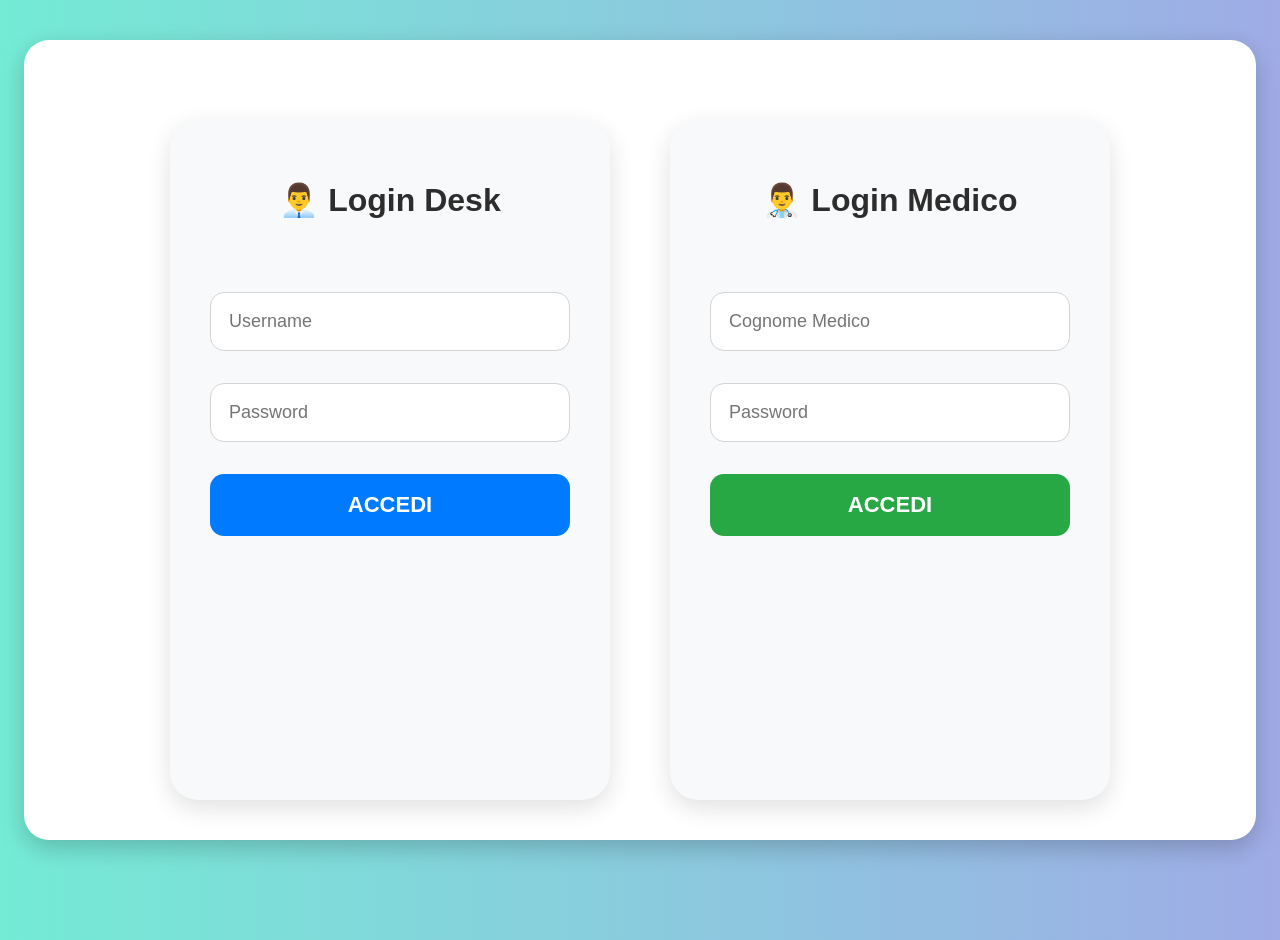
==== index.html @ e3e8bbd0 "Import Project work" ====
<!DOCTYPE html>
<html lang="it">

<head>
    <meta charset="UTF-8">
    <meta name="viewport" content="width=device-width, initial-scale=1.0">
    <title>My Health Poliambulatorio</title>

    <link rel="stylesheet" href="style.css">
</head>

<body>

    <div class="container">

        <!-- ===================================== -->
        <!-- LOGIN -->
        <!-- ===================================== -->

        <div id="login-section">

            <div class="login-wrapper">

                <!-- PERSONALE SANITARIO -->

                <div class="login-card">

                    <h2>
                        👨‍💼 Login Desk
                    </h2>

                    <input
                        type="text"
                        id="username_staff"
                        placeholder="Username">

                    <input
                        type="password"
                        id="password_staff"
                        placeholder="Password">

                    <button
                        class="btn-blue"
                        onclick="loginStaff()">

                        ACCEDI

                    </button>

                </div>

                <!-- MEDICO SPECIALISTA -->

                <div class="login-card">

                    <h2>
                        👨‍⚕️ Login Medico
                    </h2>

                    <input
                        type="text"
                        id="username_doctor"
                        placeholder="Cognome Medico">

                    <input
                        type="password"
                        id="password_doctor"
                        placeholder="Password">

                    <button
                        class="btn-green"
                        onclick="loginDoctor()">

                        ACCEDI

                    </button>

                </div>

            </div>

        </div>

        <!-- ===================================== -->
        <!-- DASHBOARD STAFF -->
        <!-- ===================================== -->

        <div id="staff-dashboard" style="display:none;">

            <!-- HEADER -->

            <div class="dashboard-header">

                <div class="logo-title">

                    <img
                        src="logo.png"
                        alt="MyHealth Logo"
                        class="logo">

                    <h1>Dashboard Desk</h1>

                </div>

                <button
                    onclick="logout()"
                    class="btn-red logout-btn">

                    Logout

                </button>

            </div>

            <!-- CONTENUTO DASHBOARD -->

            <div class="dashboard">

                <!-- REGISTRAZIONE PAZIENTE -->

                <div class="card">

                    <h3>👤 Registrazione Paziente</h3>

                    <p>
                        Clicca su NUOVO PAZIENTE per
                        registrare un nuovo paziente.
                    </p>

                    <button
                        class="btn-blue"
                        onclick="openPatientPage()">

                        NUOVO PAZIENTE

                    </button>

                    <hr style="
                        margin-top:25px;
                        margin-bottom:25px;
                    ">

                    <!-- ANAGRAFICA -->

                    <h3>🧾 Anagrafica Pazienti</h3>

                    <p>
                        Visualizza tutti i pazienti registrati
                        con ricerca avanzata.
                    </p>

                    <button
                        class="btn-purple"
                        onclick="openPatientsPage()">

                        VISUALIZZA

                    </button>

                </div>

                <!-- PRENOTAZIONE -->

                <div class="card">

                    <h3>📅 Prenota Visita</h3>

                    <!-- PAZIENTE -->

                    <select id="patient_select">

                        <option value="">
                            Paziente
                        </option>

                    </select>

                    <!-- TIPO VISITA -->

                    <select id="description">

                        <option value="">
                            Seleziona Visita Specialistica
                        </option>

                        <option value="Visita Cardiologica">Visita Cardiologica</option>
                        <option value="Visita Dermatologica">Visita Dermatologica</option>
                        <option value="Visita Diabetologica">Visita Diabetologica</option>
                        <option value="Visita Allergologica">Visita Allergologica</option>
                        <option value="Visita Ortopedica">Visita Ortopedica</option>
                        <option value="Visita Geriatrica">Visita Geriatrica</option>
                        <option value="Visita Reumatologica">Visita Reumatologica</option>
                        <option value="Visita Gastroenterologica">Visita Gastroenterologica</option>
                        <option value="Visita Nefrologica">Visita Nefrologica</option>
                        <option value="Visita Neurologica">Visita Neurologica</option>
                        <option value="Visita Chirurgica">Visita Chirurgica</option>
                        <option value="Visita Oculistica">Visita Oculistica</option>
                        <option value="Visita Pneumologica">Visita Pneumologica</option>
                        <option value="Visita Psichiatrica">Visita Psichiatrica</option>
                        <option value="Visita Oncologica">Visita Oncologica</option>
                        <option value="Visita Ginecologica">Visita Ginecologica</option>
                        <option value="Visita Senologica">Visita Senologica</option>
                        <option value="Visita Urologica">Visita Urologica</option>
                        <option value="Visita Endocrinologica">Visita Endocrinologica</option>
                        <option value="Visita Dietologica">Visita Dietologica</option>

                    </select>

                    <!-- MEDICO -->

                    <select id="doctor_select">

                        <option value="">
                            Medico
                        </option>

                    </select>

                    <!-- DATA -->

                    <input type="date" id="date">

                    <!-- ORARIO -->

                    <select id="hour">

                        <option value="">
                            Orario
                        </option>

                        <option value="08:00">08:00</option>
                        <option value="09:00">09:00</option>
                        <option value="10:00">10:00</option>
                        <option value="11:00">11:00</option>
                        <option value="12:00">12:00</option>
                        <option value="13:00">13:00</option>
                        <option value="14:00">14:00</option>
                        <option value="15:00">15:00</option>
                        <option value="16:00">16:00</option>
                        <option value="17:00">17:00</option>
                        <option value="18:00">18:00</option>
                        <option value="19:00">19:00</option>

                    </select>

                    <button
                        class="btn-orange"
                        onclick="createAppointment()">

                        PRENOTA

                    </button>

                </div>

                <!-- LISTA PRENOTAZIONI -->

                <div class="card">

                    <h3>📋 Lista Visite Prenotate</h3>

                    <select id="filter_description">

                        <option value="">
                            Filtra per Tipologia
                        </option>

                        <option value="Visita Cardiologica">Visita Cardiologica</option>
                        <option value="Visita Dermatologica">Visita Dermatologica</option>
                        <option value="Visita Diabetologica">Visita Diabetologica</option>
                        <option value="Visita Allergologica">Visita Allergologica</option>
                        <option value="Visita Ortopedica">Visita Ortopedica</option>
                        <option value="Visita Geriatrica">Visita Geriatrica</option>
                        <option value="Visita Reumatologica">Visita Reumatologica</option>
                        <option value="Visita Gastroenterologica">Visita Gastroenterologica</option>
                        <option value="Visita Nefrologica">Visita Nefrologica</option>
                        <option value="Visita Neurologica">Visita Neurologica</option>
                        <option value="Visita Chirurgica">Visita Chirurgica</option>
                        <option value="Visita Oculistica">Visita Oculistica</option>
                        <option value="Visita Pneumologica">Visita Pneumologica</option>
                        <option value="Visita Psichiatrica">Visita Psichiatrica</option>
                        <option value="Visita Oncologica">Visita Oncologica</option>
                        <option value="Visita Ginecologica">Visita Ginecologica</option>
                        <option value="Visita Senologica">Visita Senologica</option>
                        <option value="Visita Urologica">Visita Urologica</option>
                        <option value="Visita Endocrinologica">Visita Endocrinologica</option>
                        <option value="Visita Dietologica">Visita Dietologica</option>

                    </select>

                    <input
                        type="date"
                        id="filter_date">

                    <select id="filter_hour">

                        <option value="">
                            Filtra per Orario
                        </option>

                        <option value="08:00">08:00</option>
                        <option value="09:00">09:00</option>
                        <option value="10:00">10:00</option>
                        <option value="11:00">11:00</option>
                        <option value="12:00">12:00</option>
                        <option value="13:00">13:00</option>
                        <option value="14:00">14:00</option>
                        <option value="15:00">15:00</option>
                        <option value="16:00">16:00</option>
                        <option value="17:00">17:00</option>
                        <option value="18:00">18:00</option>
                        <option value="19:00">19:00</option>

                    </select>

                    <button
                        class="btn-purple"
                        onclick="openFilteredAppointmentsPage()">

                        VISUALIZZA

                    </button>

                </div>


                <!-- GESTIONE PRENOTAZIONI -->

                <div class="card">

                    <h3>🗑 Gestione Prenotazioni</h3>

                    <input
                        type="number"
                        id="searchAppointmentId"
                        placeholder="Ricerca per ID Prenotazione">

                    <input
                        type="text"
                        id="searchFiscalCode"
                        placeholder="Ricerca per Codice Fiscale">

                    <button
                        class="btn-red"
                        onclick="searchAppointment()">

                        CERCA PRENOTAZIONE

                    </button>

                    <div
                        id="appointmentSearchResult"
                        style="margin-top:20px;">

                    </div>

                </div>

            </div>

        </div>

        <!-- ===================================== -->
        <!-- DASHBOARD MEDICO -->
        <!-- ===================================== -->

        <div id="doctor-dashboard" style="display:none;">

            <div class="dashboard-header">

                <div class="logo-title">

                    <img
                        src="logo.png"
                        class="logo">

                    <h1>
                        Dashboard Medico
                    </h1>

                </div>

                <button
                    onclick="logout()"
                    class="btn-red logout-btn">

                    Logout

                </button>

            </div>

            <div class="dashboard">

                
			<!-- LISTA VISITE PRENOTATE -->

<div class="card">

    <h3>
        📋 Lista Visite Prenotate
    </h3>

    <!-- FILTRO TIPO VISITA -->

    <select id="doctor_filter_description">

        <option value="">
            Filtra per Tipologia
        </option>

        <option value="Visita Cardiologica">
            Visita Cardiologica
        </option>

        <option value="Visita Dermatologica">
            Visita Dermatologica
        </option>

        <option value="Visita Diabetologica">
            Visita Diabetologica
        </option>

        <option value="Visita Allergologica">
            Visita Allergologica
        </option>

        <option value="Visita Ortopedica">
            Visita Ortopedica
        </option>

        <option value="Visita Geriatrica">
            Visita Geriatrica
        </option>

        <option value="Visita Reumatologica">
            Visita Reumatologica
        </option>

        <option value="Visita Gastroenterologica">
            Visita Gastroenterologica
        </option>

        <option value="Visita Nefrologica">
            Visita Nefrologica
        </option>

        <option value="Visita Neurologica">
            Visita Neurologica
        </option>

        <option value="Visita Chirurgica">
            Visita Chirurgica
        </option>

        <option value="Visita Oculistica">
            Visita Oculistica
        </option>

        <option value="Visita Pneumologica">
            Visita Pneumologica
        </option>

        <option value="Visita Psichiatrica">
            Visita Psichiatrica
        </option>

        <option value="Visita Oncologica">
            Visita Oncologica
        </option>

        <option value="Visita Ginecologica">
            Visita Ginecologica
        </option>

        <option value="Visita Senologica">
            Visita Senologica
        </option>

        <option value="Visita Urologica">
            Visita Urologica
        </option>

        <option value="Visita Endocrinologica">
            Visita Endocrinologica
        </option>

        <option value="Visita Dietologica">
            Visita Dietologica
        </option>

    </select>

    <!-- FILTRO DATA -->

    <input
        type="date"
        id="doctor_filter_date">

    <!-- FILTRO ORARIO -->

    <select id="doctor_filter_hour">

        <option value="">
            Filtra per Orario
        </option>

        <option value="08:00">08:00</option>
        <option value="09:00">09:00</option>
        <option value="10:00">10:00</option>
        <option value="11:00">11:00</option>
        <option value="12:00">12:00</option>
        <option value="13:00">13:00</option>
        <option value="14:00">14:00</option>
        <option value="15:00">15:00</option>
        <option value="16:00">16:00</option>
        <option value="17:00">17:00</option>
        <option value="18:00">18:00</option>
        <option value="19:00">19:00</option>

    </select>

    <button
        class="btn-purple"
        onclick="openDoctorFilteredAppointmentsPage()">

        VISUALIZZA

    </button>

</div>
                

                <!-- REFERTI -->

                <div class="card">

                    <h3>
                        🩺 Referti Medici
                    </h3>

                    <button
                        class="btn-orange"
                        onclick="window.location.href='MedicalReports.html'">

                        APRI

                    </button>

                </div>

                <!-- ANAGRAFICA -->

                <div class="card">

                    <h3>
                        👥 Anagrafica Pazienti
                    </h3>

                    <button
                        class="btn-blue"
                        onclick="window.location.href='PatientsRegistry.html'">

                        VISUALIZZA

                    </button>

                </div>

            </div>

        </div>

    </div>

    <script src="app.js"></script>

</body>

</html>
---- style.css ----
body {
    margin: 0;
    font-family: Arial, sans-serif;
    background: linear-gradient(to right, #74ebd5, #9face6);
    min-height: 100vh;
}

/* CONTAINER */

.container {

    width: 90%;
    max-width: 1200px;
    margin: 40px auto;
    background: white;
    padding: 40px;
    border-radius: 25px;
    box-shadow: 0px 8px 25px rgba(0,0,0,0.2);
}

#appointments-container,
#patient-container {

    margin-top: 15px;
    transition: all 0.3s ease;
}

/* TITOLI */

h1 {

    margin-bottom: 30px;
    color: #222;
}

h2,
h3 {

    color: #333;
}

/* INPUT E SELECT */

input,
select {

    width: 100%;
    padding: 14px;
    margin-top: 10px;
    margin-bottom: 15px;

    border: 1px solid #ccc;
    border-radius: 10px;

    font-size: 16px;

    box-sizing: border-box;
}

/* BOTTONI GENERALI */

button {

    width: 100%;
    padding: 16px;

    border: none;
    border-radius: 12px;

    color: white;

    font-size: 18px;
    font-weight: bold;

    cursor: pointer;

    transition: 0.3s;

    display: flex;
    align-items: center;
    justify-content: center;
}

button:hover {

    transform: scale(1.02);
    opacity: 0.95;
}

/* COLORI BOTTONI */

.btn-blue {

    background: #007bff;
}

.btn-orange {

    background: #ff9800;
}

.btn-red {

    background: #dc3545;
}

.btn-purple {

    background: #6f42c1;
}

.btn-green {

    background: #28a745;
}

/* GRID DASHBOARD */

.dashboard {

    display: grid;
    grid-template-columns: 1fr 1fr;

    gap: 25px;

    margin-top: 30px;
}

/* CARD */

.card {

    background: #f8f9fa;

    padding: 25px;

    border-radius: 16px;

    box-shadow:
        0px 4px 12px rgba(0,0,0,0.1);
}

/* LISTE */

ul {

    list-style: none;
    padding: 0;
}

li {

    background: white;

    margin-top: 10px;

    padding: 12px;

    border-radius: 10px;

    border-left: 5px solid #4CAF50;

    box-shadow:
        0px 2px 5px rgba(0,0,0,0.1);
}

/* ========================= */
/* LOGIN */
/* ========================= */

#login-section {

    width: 100%;

    display: flex;
    justify-content: center;
    align-items: center;
}

/* WRAPPER LOGIN */

.login-wrapper {

    width: 100%;

    display: flex;

    justify-content: center;
    align-items: stretch;

    gap: 60px;

    margin-top: 40px;

    flex-wrap: wrap;
}

/* CARD LOGIN */

.login-card {

    width: 360px;
    min-height: 580px;

    background: #f8f9fa;

    padding: 50px 40px;

    border-radius: 28px;

    box-shadow:
        0px 8px 24px rgba(0,0,0,0.12);

    display: flex;
    flex-direction: column;
    align-items: center;

    transition: 0.3s;
}

.login-card:hover {

    transform: translateY(-5px);

    box-shadow:
        0px 12px 28px rgba(0,0,0,0.16);
}

/* TITOLI LOGIN */

.login-card h2 {

    font-size: 32px;

    line-height: 1.3;

    text-align: center;

    margin-top: 10px;
    margin-bottom: 60px;

    color: #2d2d2d;
}

/* INPUT LOGIN */

.login-card input {

    width: 100%;

    padding: 18px;

    font-size: 18px;

    margin-bottom: 22px;

    border-radius: 14px;

    border: 1px solid #d4d4d4;

    box-sizing: border-box;
}

/* BOTTONI LOGIN */

.login-card button {

    width: 100%;

    margin-top: 10px;

    padding: 18px;

    font-size: 22px;

    border-radius: 14px;
}

/* RESPONSIVE LOGIN */

@media (max-width: 950px) {

    .login-wrapper {

        flex-direction: column;
        align-items: center;
    }

    .login-card {

        width: 90%;
        max-width: 380px;
    }
}

/* RESPONSIVE DASHBOARD */

@media (max-width: 768px) {

    .dashboard {

        grid-template-columns: 1fr;
    }
}

/* TABELLA */

.table-container {

    overflow-x: auto;
    margin-top: 20px;
}

table {

    width: 100%;

    border-collapse: collapse;

    background: white;
}

th {

    background: #007bff;

    color: white;

    padding: 14px;

    text-align: left;
}

td {

    padding: 12px;

    border-bottom: 1px solid #ddd;
}

tr:hover {

    background: #f5f5f5;
}

/* SEARCH */

.search-container {

    display: flex;

    gap: 15px;

    margin-top: 20px;
    margin-bottom: 20px;

    flex-wrap: wrap;
}

.search-container input {

    flex: 1;
}

/* DOWNLOAD BUTTONS */

.download-buttons {

    display: flex;

    gap: 20px;

    margin-top: 20px;
    margin-bottom: 20px;

    flex-wrap: wrap;
}

.download-buttons button {

    flex: 1;

    min-width: 220px;
}

/* HEADER DASHBOARD */

.dashboard-header {

    display: flex;

    justify-content: space-between;

    align-items: center;

    margin-bottom: 20px;

    flex-wrap: wrap;
}

/* LOGO + TITOLO */

.logo-title {

    display: flex;

    align-items: center;

    gap: 10px;
}

/* LOGO */

.logo {

    width: 280px;

    height: auto;

    object-fit: contain;

    display: block;
}

/* LOGOUT BUTTON */

.logout-btn {

    width: 180px;
}

/* TITOLO DASHBOARD */

.logo-title h1 {

    margin: 0;

    padding: 0;

    line-height: 1.1;
}

/* APPOINTMENT RESULT */

.appointment-result {

    background: white;

    padding: 20px;

    border-radius: 12px;

    margin-top: 20px;

    box-shadow:
        0px 2px 8px rgba(0,0,0,0.1);
}

/* DELETE BUTTON */

.delete-icon-btn {

    width: 45px !important;

    height: 45px !important;

    min-width: 45px;

    min-height: 45px;

    padding: 0 !important;

    border-radius: 50% !important;

    border: none;

    background: #dc3545 !important;

    color: white;

    cursor: pointer;

    display: flex !important;

    align-items: center;
    justify-content: center;

    margin: auto;

    transition: 0.3s;

    overflow: hidden;
}

/* HOVER DELETE */

.delete-icon-btn:hover {

    background: #b02a37 !important;

    transform: scale(1.08);
}
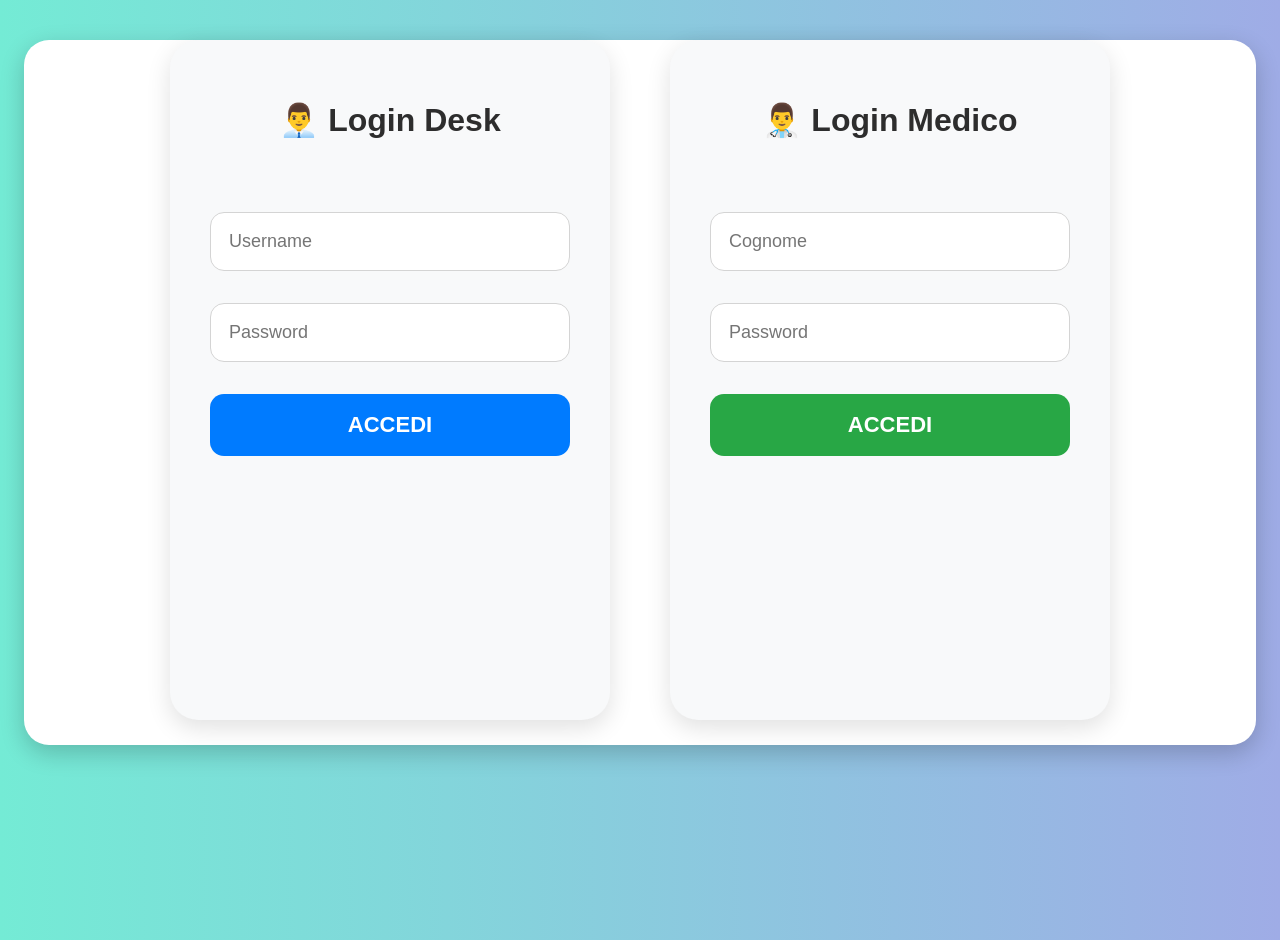
==== commit 00a58529: "Post_MOD_GRAFICA_3105" ====
--- a/index.html
+++ b/index.html
@@ -9,6 +9,10 @@
     <link rel="stylesheet" href="style.css">
 </head>
 
+<link
+rel="stylesheet"
+href="https://cdnjs.cloudflare.com/ajax/libs/font-awesome/6.5.1/css/all.min.css">
+
 <body>
 
     <div class="container">
@@ -60,7 +64,7 @@
                     <input
                         type="text"
                         id="username_doctor"
-                        placeholder="Cognome Medico">
+                        placeholder="Cognome">
 
                     <input
                         type="password"
@@ -98,9 +102,9 @@
                         alt="MyHealth Logo"
                         class="logo">
 
-                    <h1>Dashboard Desk</h1>
-
-                </div>
+
+                </div>
+
 
                 <button
                     onclick="logout()"
@@ -145,8 +149,7 @@
                     <h3>🧾 Anagrafica Pazienti</h3>
 
                     <p>
-                        Visualizza tutti i pazienti registrati
-                        con ricerca avanzata.
+                        Visualizza elenco pazienti registrati
                     </p>
 
                     <button
@@ -344,7 +347,7 @@
                         class="btn-red"
                         onclick="searchAppointment()">
 
-                        CERCA PRENOTAZIONE
+                        CERCA
 
                     </button>
 
@@ -374,10 +377,7 @@
                         src="logo.png"
                         class="logo">
 
-                    <h1>
-                        Dashboard Medico
-                    </h1>
-
+                    
                 </div>
 
                 <button
@@ -406,7 +406,7 @@
     <select id="doctor_filter_description">
 
         <option value="">
-            Filtra per Tipologia
+            Visita Specialistica
         </option>
 
         <option value="Visita Cardiologica">
@@ -502,7 +502,7 @@
     <select id="doctor_filter_hour">
 
         <option value="">
-            Filtra per Orario
+            Orario
         </option>
 
         <option value="08:00">08:00</option>
@@ -543,7 +543,7 @@
                         class="btn-orange"
                         onclick="window.location.href='MedicalReports.html'">
 
-                        APRI
+                        CREA
 
                     </button>
 
@@ -557,6 +557,10 @@
                         👥 Anagrafica Pazienti
                     </h3>
 
+		    <p>
+			Visualizza elenco pazienti registrati
+		    </p>
+
                     <button
                         class="btn-blue"
                         onclick="window.location.href='PatientsRegistry.html'">
--- a/style.css
+++ b/style.css
@@ -11,10 +11,11 @@
 
     width: 90%;
     max-width: 1200px;
-    margin: 40px auto;
+    margin: 10px auto;
     background: white;
-    padding: 40px;
+    padding: 0px 40px 25px 40px;
     border-radius: 25px;
+    position: relative;
     box-shadow: 0px 8px 25px rgba(0,0,0,0.2);
 }
 
@@ -30,14 +31,34 @@
 h1 {
 
     margin-bottom: 30px;
+
     color: #222;
-}
-
-h2,
+
+    text-align: center;
+
+    width: 100%;
+}
+
+h2 {
+
+    color: #333;
+
+    text-align: center;
+
+    width: 100%;
+}
+
 h3 {
 
     color: #333;
-}
+
+    text-align: center;
+
+    width: 100%;
+
+    margin-bottom: 20px;
+}
+
 
 /* INPUT E SELECT */
 
@@ -118,13 +139,15 @@
 
 .dashboard {
 
-    display: grid;
-    grid-template-columns: 1fr 1fr;
-
-    gap: 25px;
-
-    margin-top: 30px;
-}
+    display:grid;
+    grid-template-columns:1fr 1fr;
+
+    gap:25px;
+
+    margin-top:-15px;
+}
+
+
 
 /* CARD */
 
@@ -139,6 +162,19 @@
     box-shadow:
         0px 4px 12px rgba(0,0,0,0.1);
 }
+
+.card h3 {
+
+    text-align: center;
+
+    margin-bottom: 20px;
+
+    font-size: 22px;
+
+    font-weight: bold;
+}
+
+
 
 /* LISTE */
 
@@ -297,18 +333,27 @@
 
 @media (max-width: 768px) {
 
-    .dashboard {
-
-        grid-template-columns: 1fr;
-    }
+	.dashboard {
+
+    			display: grid;
+    			grid-template-columns: 1fr 1fr;
+
+    			gap: 25px;
+
+    			margin-top: 0px;
+}
+   
 }
 
 /* TABELLA */
 
 .table-container {
 
-    overflow-x: auto;
-    margin-top: 20px;
+    margin-top: 60px;
+
+    background: white;
+
+    border-radius: 12px;
 }
 
 table {
@@ -316,26 +361,32 @@
     width: 100%;
 
     border-collapse: collapse;
-
-    background: white;
+}
+
+th,
+td {
+
+    padding: 15px;
+
+    text-align: center;
+
+    vertical-align: middle;
 }
 
 th {
 
-    background: #007bff;
+    background: #1976f3;
 
     color: white;
 
-    padding: 14px;
-
-    text-align: left;
+    border-right: 1px solid rgba(255,255,255,0.3);
 }
 
 td {
 
-    padding: 12px;
-
-    border-bottom: 1px solid #ddd;
+    border-right: 1px solid #dcdcdc;
+
+    border-bottom: 1px solid #dcdcdc;
 }
 
 tr:hover {
@@ -387,50 +438,49 @@
 
 .dashboard-header {
 
-    display: flex;
-
-    justify-content: space-between;
-
-    align-items: center;
-
-    margin-bottom: 20px;
-
-    flex-wrap: wrap;
+    display:flex;
+
+    justify-content:space-between;
+
+    align-items:flex-start;
+
+    margin-bottom:-20px;
+
+    padding-top:0;
 }
 
 /* LOGO + TITOLO */
 
 .logo-title {
 
-    display: flex;
-
-    align-items: center;
-
-    gap: 10px;
-}
-
+    margin-bottom:-40px;
+}
 /* LOGO */
 
 .logo {
 
-    width: 280px;
-
-    height: auto;
-
-    object-fit: contain;
-
-    display: block;
+    width:420px;
+
+    height:auto;
+
+    display:block;
+
+    margin:0;
 }
 
 /* LOGOUT BUTTON */
 
 .logout-btn {
 
+    position: absolute;
+
+    top: 15px;
+
+    right: 25px;
+
     width: 180px;
 }
 
-/* TITOLO DASHBOARD */
-
 .logo-title h1 {
 
     margin: 0;
@@ -438,7 +488,10 @@
     padding: 0;
 
     line-height: 1.1;
-}
+
+    text-align: center;
+}
+
 
 /* APPOINTMENT RESULT */
 
@@ -499,4 +552,246 @@
     background: #b02a37 !important;
 
     transform: scale(1.08);
+}
+
+/* ACTION BUTTONS */
+
+.appointment-actions {
+
+    display: flex;
+
+    justify-content: center;
+
+    gap: 20px;
+
+    margin-top: 20px;
+}
+
+/* EDIT BUTTON */
+
+.edit-icon-btn {
+
+    width: 55px !important;
+
+    height: 55px !important;
+
+    min-width: 55px;
+
+    min-height: 55px;
+
+    border-radius: 50% !important;
+
+    border: none;
+
+    background: #ff9800 !important;
+
+    color: white;
+
+    display: flex !important;
+
+    align-items: center;
+
+    justify-content: center;
+
+    cursor: pointer;
+
+    transition: 0.3s;
+
+    padding: 0 !important;
+}
+
+.edit-icon-btn i {
+
+    font-size: 18px;
+}
+
+.edit-icon-btn:hover {
+
+    transform: scale(1.08);
+
+    background: #e68900 !important;
+}
+
+/* ACTION BUTTONS */
+
+.appointment-actions {
+
+    display: flex;
+
+    justify-content: center;
+
+    align-items: center;
+
+    gap: 15px;
+
+    margin-top: 25px;
+}
+
+/* EDIT BUTTON */
+
+.edit-icon-btn {
+
+    width: 55px !important;
+
+    height: 55px !important;
+
+    min-width: 55px;
+
+    min-height: 55px;
+
+    border-radius: 50% !important;
+
+    border: none;
+
+    background: #ff9800 !important;
+
+    color: white;
+
+    display: flex;
+
+    align-items: center;
+
+    justify-content: center;
+
+    cursor: pointer;
+
+    transition: 0.3s;
+}
+
+.edit-icon-btn:hover {
+
+    transform: scale(1.08);
+
+    background: #e68900 !important;
+}
+
+.edit-icon-btn i {
+
+    font-size: 18px;
+}
+
+/* CONTENITORE BOTTONI */
+
+.appointment-actions {
+
+    display: flex;
+
+    justify-content: center;
+
+    gap: 60px;
+
+    margin-top: 25px;
+}
+
+
+/* BLOCCO ICONA + TESTO */
+
+.action-item {
+
+    display: flex;
+
+    flex-direction: column;
+
+    align-items: center;
+
+    gap: 10px;
+}
+
+
+/* TESTO SOTTO ICONA */
+
+.action-label {
+
+    font-size: 13px;
+
+    font-weight: bold;
+
+    color: #333;
+
+    text-align: center;
+}
+
+.appointment-actions {
+
+    display: flex;
+
+    justify-content: center;
+
+    gap: 60px;
+
+    margin-top: 25px;
+}
+
+.action-item {
+
+    display: flex;
+
+    flex-direction: column;
+
+    align-items: center;
+
+    gap: 10px;
+}
+
+.action-label {
+
+    font-size: 13px;
+
+    font-weight: bold;
+
+    color: #444;
+
+    text-align: center;
+}
+
+.edit-icon-btn {
+
+    width: 60px;
+
+    height: 60px;
+
+    border-radius: 50%;
+
+    border: none;
+
+    background: #ff9800;
+
+    color: white;
+
+    cursor: pointer;
+
+    display: flex;
+
+    align-items: center;
+
+    justify-content: center;
+}
+
+.edit-icon-btn i {
+
+    font-size: 20px;
+}
+
+.edit-icon-btn {
+
+    width: 52px;
+
+    height: 52px;
+
+    border: none;
+
+    border-radius: 50%;
+
+    background: orange;
+
+    color: white;
+
+    cursor: pointer;
+
+    font-size: 18px;
+}
+
+.edit-icon-btn:hover {
+
+    transform: scale(1.05);
 }
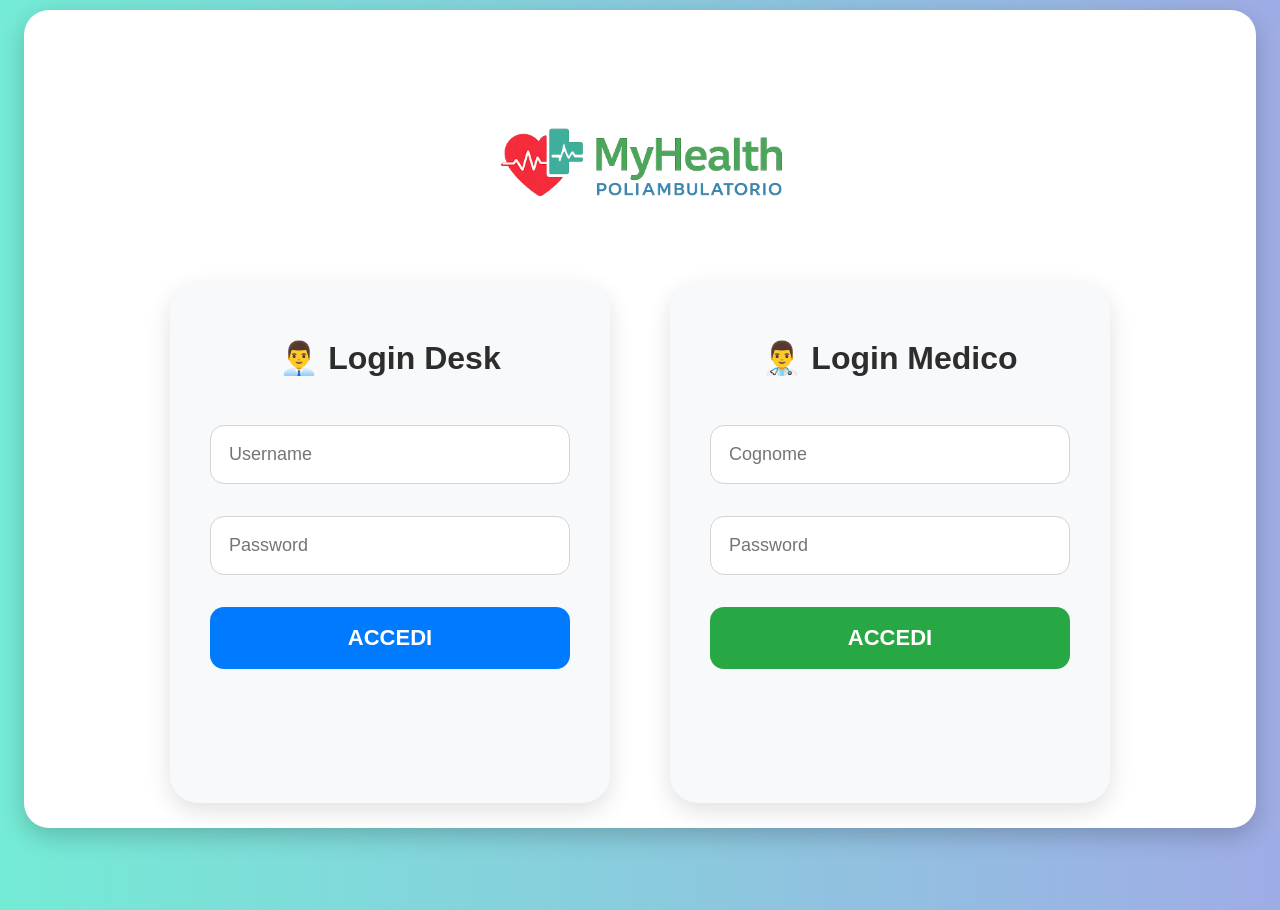
==== commit e5ddb28a: "Final realease" ====
--- a/index.html
+++ b/index.html
@@ -1,27 +1,44 @@
 <!DOCTYPE html>
 <html lang="it">
+
+
 
 <head>
     <meta charset="UTF-8">
     <meta name="viewport" content="width=device-width, initial-scale=1.0">
-    <title>My Health Poliambulatorio</title>
+    <title>MyHealth Poliambulatorio</title>
 
     <link rel="stylesheet" href="style.css">
 </head>
 
-<link
-rel="stylesheet"
-href="https://cdnjs.cloudflare.com/ajax/libs/font-awesome/6.5.1/css/all.min.css">
+
+
+
+<link rel="stylesheet" href="https://cdnjs.cloudflare.com/ajax/libs/font-awesome/6.5.1/css/all.min.css">
+
+
 
 <body>
 
     <div class="container">
+
+	
+
+
 
         <!-- ===================================== -->
         <!-- LOGIN -->
         <!-- ===================================== -->
 
         <div id="login-section">
+
+		<div class="login-logo-container">
+    		<img
+        		src="logo.png"
+                        alt="MyHealth Logo"
+                        class="login-logo-myhealth">
+    		
+		</div>
 
             <div class="login-wrapper">
 
@@ -85,6 +102,9 @@
 
         </div>
 
+
+
+
         <!-- ===================================== -->
         <!-- DASHBOARD STAFF -->
         <!-- ===================================== -->
@@ -112,7 +132,11 @@
 
                     Logout
 
-                </button>
+                </button>	
+
+		<div id="logged-user" class="logged-user">
+    		     Logged: Staff
+		</div>
 
             </div>
 
@@ -173,14 +197,14 @@
                     <select id="patient_select">
 
                         <option value="">
-                            Paziente
+                            Seleziona Paziente
                         </option>
 
                     </select>
 
                     <!-- TIPO VISITA -->
 
-                    <select id="description">
+                    <select id="description" onchange="loadDoctorsByVisit()">
 
                         <option value="">
                             Seleziona Visita Specialistica
@@ -208,41 +232,24 @@
                         <option value="Visita Dietologica">Visita Dietologica</option>
 
                     </select>
-
-                    <!-- MEDICO -->
-
-                    <select id="doctor_select">
+  
+
+                    <!-- DATA -->
+
+                    <select id="date"
+		    onchange="loadAvailableHours()">
+    			<option value="">
+        			Seleziona Data
+    			</option>
+		    </select>
+
+                    <!-- ORARIO -->
+
+                    <select id="hour">
 
                         <option value="">
-                            Medico
+                            Seleziona Orario
                         </option>
-
-                    </select>
-
-                    <!-- DATA -->
-
-                    <input type="date" id="date">
-
-                    <!-- ORARIO -->
-
-                    <select id="hour">
-
-                        <option value="">
-                            Orario
-                        </option>
-
-                        <option value="08:00">08:00</option>
-                        <option value="09:00">09:00</option>
-                        <option value="10:00">10:00</option>
-                        <option value="11:00">11:00</option>
-                        <option value="12:00">12:00</option>
-                        <option value="13:00">13:00</option>
-                        <option value="14:00">14:00</option>
-                        <option value="15:00">15:00</option>
-                        <option value="16:00">16:00</option>
-                        <option value="17:00">17:00</option>
-                        <option value="18:00">18:00</option>
-                        <option value="19:00">19:00</option>
 
                     </select>
 
@@ -260,12 +267,12 @@
 
                 <div class="card">
 
-                    <h3>📋 Lista Visite Prenotate</h3>
+                    <h3>📋 Lista Visite </h3>
 
                     <select id="filter_description">
 
                         <option value="">
-                            Filtra per Tipologia
+                            Filtra per Visita Specialistica
                         </option>
 
                         <option value="Visita Cardiologica">Visita Cardiologica</option>
@@ -315,14 +322,35 @@
                         <option value="19:00">19:00</option>
 
                     </select>
-
-                    <button
-                        class="btn-purple"
-                        onclick="openFilteredAppointmentsPage()">
-
-                        VISUALIZZA
-
-                    </button>
+				
+				<div class="status-filter">
+
+    					<label class="status-checkbox">
+        					<input
+            						type="checkbox"
+            						id="showPending">
+
+        					<span>🟠 Visite Non Erogate</span>
+    					</label>
+
+    					<label class="status-checkbox">
+        					<input
+            						type="checkbox"
+            						id="showCompleted">
+
+        					<span>🟢 Visite Erogate</span>
+    					</label>
+
+				</div>
+		    
+			<button
+    				class="btn-purple"
+    				onclick="openFilteredAppointmentsPage()">
+
+   	 			VISUALIZZA
+
+			</button>
+                    
 
                 </div>
 
@@ -331,7 +359,7 @@
 
                 <div class="card">
 
-                    <h3>🗑 Gestione Prenotazioni</h3>
+                    <h3>🗑 Gestione Visite Prenotate </h3>
 
                     <input
                         type="number"
@@ -363,6 +391,9 @@
 
         </div>
 
+
+
+
         <!-- ===================================== -->
         <!-- DASHBOARD MEDICO -->
         <!-- ===================================== -->
@@ -371,24 +402,27 @@
 
             <div class="dashboard-header">
 
-                <div class="logo-title">
-
-                    <img
-                        src="logo.png"
-                        class="logo">
-
-                    
-                </div>
-
-                <button
-                    onclick="logout()"
-                    class="btn-red logout-btn">
-
-                    Logout
-
-                </button>
-
-            </div>
+    		<div class="logo-title">
+
+        		<img
+            			src="logo.png"
+            			class="logo">
+
+    		</div>
+
+    		<button
+        		onclick="logout()"
+        		class="btn-red logout-btn">
+
+        		Logout
+
+    		</button>
+
+    		<div id="logged-user-doctor" class="logged-user">
+    			👨‍⚕️ Logged: 
+		</div>
+
+	   </div>
 
             <div class="dashboard">
 
--- a/style.css
+++ b/style.css
@@ -4,6 +4,8 @@
     background: linear-gradient(to right, #74ebd5, #9face6);
     min-height: 100vh;
 }
+
+
 
 /* CONTAINER */
 
@@ -19,6 +21,9 @@
     box-shadow: 0px 8px 25px rgba(0,0,0,0.2);
 }
 
+
+
+
 #appointments-container,
 #patient-container {
 
@@ -26,6 +31,8 @@
     transition: all 0.3s ease;
 }
 
+
+
 /* TITOLI */
 
 h1 {
@@ -58,6 +65,11 @@
 
     margin-bottom: 20px;
 }
+
+
+
+
+
 
 
 /* INPUT E SELECT */
@@ -78,6 +90,10 @@
     box-sizing: border-box;
 }
 
+
+
+
+
 /* BOTTONI GENERALI */
 
 button {
@@ -108,6 +124,11 @@
     opacity: 0.95;
 }
 
+
+
+
+
+
 /* COLORI BOTTONI */
 
 .btn-blue {
@@ -134,6 +155,10 @@
 
     background: #28a745;
 }
+
+
+
+
 
 /* GRID DASHBOARD */
 
@@ -149,6 +174,10 @@
 
 
 
+
+
+
+
 /* CARD */
 
 .card {
@@ -176,6 +205,11 @@
 
 
 
+
+
+
+
+
 /* LISTE */
 
 ul {
@@ -199,6 +233,11 @@
     box-shadow:
         0px 2px 5px rgba(0,0,0,0.1);
 }
+
+
+
+
+
 
 /* ========================= */
 /* LOGIN */
@@ -213,6 +252,8 @@
     align-items: center;
 }
 
+
+
 /* WRAPPER LOGIN */
 
 .login-wrapper {
@@ -226,17 +267,19 @@
 
     gap: 60px;
 
-    margin-top: 40px;
+    margin-top: 30px;
 
     flex-wrap: wrap;
 }
 
+
+
 /* CARD LOGIN */
 
 .login-card {
 
     width: 360px;
-    min-height: 580px;
+    min-height: 420px;
 
     background: #f8f9fa;
 
@@ -262,6 +305,8 @@
         0px 12px 28px rgba(0,0,0,0.16);
 }
 
+
+
 /* TITOLI LOGIN */
 
 .login-card h2 {
@@ -272,45 +317,51 @@
 
     text-align: center;
 
+    margin-top: 5px;
+    margin-bottom: 35px;
+
+    color: #2d2d2d;
+}
+
+
+
+/* INPUT LOGIN */
+
+.login-card input {
+
+    width: 100%;
+
+    padding: 18px;
+
+    font-size: 18px;
+
+    margin-bottom: 22px;
+
+    border-radius: 14px;
+
+    border: 1px solid #d4d4d4;
+
+    box-sizing: border-box;
+}
+
+
+
+/* BOTTONI LOGIN */
+
+.login-card button {
+
+    width: 100%;
+
     margin-top: 10px;
-    margin-bottom: 60px;
-
-    color: #2d2d2d;
-}
-
-/* INPUT LOGIN */
-
-.login-card input {
-
-    width: 100%;
 
     padding: 18px;
 
-    font-size: 18px;
-
-    margin-bottom: 22px;
+    font-size: 22px;
 
     border-radius: 14px;
-
-    border: 1px solid #d4d4d4;
-
-    box-sizing: border-box;
-}
-
-/* BOTTONI LOGIN */
-
-.login-card button {
-
-    width: 100%;
-
-    margin-top: 10px;
-
-    padding: 18px;
-
-    font-size: 22px;
-
-    border-radius: 14px;
-}
+}
+
+
 
 /* RESPONSIVE LOGIN */
 
@@ -329,6 +380,8 @@
     }
 }
 
+
+
 /* RESPONSIVE DASHBOARD */
 
 @media (max-width: 768px) {
@@ -341,10 +394,12 @@
     			gap: 25px;
 
     			margin-top: 0px;
-}
+		  }
    
 }
 
+
+
 /* TABELLA */
 
 .table-container {
@@ -356,12 +411,15 @@
     border-radius: 12px;
 }
 
+
 table {
 
     width: 100%;
 
     border-collapse: collapse;
 }
+
+
 
 th,
 td {
@@ -373,6 +431,7 @@
     vertical-align: middle;
 }
 
+
 th {
 
     background: #1976f3;
@@ -382,6 +441,7 @@
     border-right: 1px solid rgba(255,255,255,0.3);
 }
 
+
 td {
 
     border-right: 1px solid #dcdcdc;
@@ -389,10 +449,13 @@
     border-bottom: 1px solid #dcdcdc;
 }
 
+
 tr:hover {
 
     background: #f5f5f5;
 }
+
+
 
 /* SEARCH */
 
@@ -408,10 +471,14 @@
     flex-wrap: wrap;
 }
 
+
 .search-container input {
 
     flex: 1;
 }
+
+
+
 
 /* DOWNLOAD BUTTONS */
 
@@ -427,6 +494,8 @@
     flex-wrap: wrap;
 }
 
+
+
 .download-buttons button {
 
     flex: 1;
@@ -434,6 +503,8 @@
     min-width: 220px;
 }
 
+
+
 /* HEADER DASHBOARD */
 
 .dashboard-header {
@@ -449,12 +520,18 @@
     padding-top:0;
 }
 
+
+
 /* LOGO + TITOLO */
 
 .logo-title {
 
     margin-bottom:-40px;
 }
+
+
+
+
 /* LOGO */
 
 .logo {
@@ -468,6 +545,9 @@
     margin:0;
 }
 
+
+
+
 /* LOGOUT BUTTON */
 
 .logout-btn {
@@ -481,6 +561,35 @@
     width: 180px;
 }
 
+.logged-user {
+
+    position: absolute;
+
+    top: 80px;
+
+    right: 35px;
+
+    background: #f8f9fa;
+
+    border: 1px solid #dcdcdc;
+
+    border-radius: 20px;
+
+    padding: 8px 15px;
+
+    font-size: 14px;
+
+    font-weight: bold;
+
+    color: #28a745;
+
+    box-shadow: 0 2px 8px rgba(0,0,0,0.10);
+
+    z-index: 999;
+}
+
+
+
 .logo-title h1 {
 
     margin: 0;
@@ -491,6 +600,8 @@
 
     text-align: center;
 }
+
+
 
 
 /* APPOINTMENT RESULT */
@@ -509,6 +620,9 @@
         0px 2px 8px rgba(0,0,0,0.1);
 }
 
+
+
+
 /* DELETE BUTTON */
 
 .delete-icon-btn {
@@ -545,6 +659,9 @@
     overflow: hidden;
 }
 
+
+
+
 /* HOVER DELETE */
 
 .delete-icon-btn:hover {
@@ -554,6 +671,9 @@
     transform: scale(1.08);
 }
 
+
+
+
 /* ACTION BUTTONS */
 
 .appointment-actions {
@@ -567,6 +687,8 @@
     margin-top: 20px;
 }
 
+
+
 /* EDIT BUTTON */
 
 .edit-icon-btn {
@@ -600,11 +722,15 @@
     padding: 0 !important;
 }
 
+
+
 .edit-icon-btn i {
 
     font-size: 18px;
 }
 
+
+
 .edit-icon-btn:hover {
 
     transform: scale(1.08);
@@ -612,6 +738,9 @@
     background: #e68900 !important;
 }
 
+
+
+
 /* ACTION BUTTONS */
 
 .appointment-actions {
@@ -627,6 +756,9 @@
     margin-top: 25px;
 }
 
+
+
+
 /* EDIT BUTTON */
 
 .edit-icon-btn {
@@ -658,6 +790,8 @@
     transition: 0.3s;
 }
 
+
+
 .edit-icon-btn:hover {
 
     transform: scale(1.08);
@@ -665,11 +799,17 @@
     background: #e68900 !important;
 }
 
+
+
 .edit-icon-btn i {
 
     font-size: 18px;
 }
 
+
+
+
+
 /* CONTENITORE BOTTONI */
 
 .appointment-actions {
@@ -684,6 +824,9 @@
 }
 
 
+
+
+
 /* BLOCCO ICONA + TESTO */
 
 .action-item {
@@ -698,6 +841,8 @@
 }
 
 
+
+
 /* TESTO SOTTO ICONA */
 
 .action-label {
@@ -711,6 +856,9 @@
     text-align: center;
 }
 
+
+
+
 .appointment-actions {
 
     display: flex;
@@ -722,6 +870,9 @@
     margin-top: 25px;
 }
 
+
+
+
 .action-item {
 
     display: flex;
@@ -733,6 +884,8 @@
     gap: 10px;
 }
 
+
+
 .action-label {
 
     font-size: 13px;
@@ -744,6 +897,8 @@
     text-align: center;
 }
 
+
+
 .edit-icon-btn {
 
     width: 60px;
@@ -767,11 +922,17 @@
     justify-content: center;
 }
 
+
+
+
 .edit-icon-btn i {
 
     font-size: 20px;
 }
 
+
+
+
 .edit-icon-btn {
 
     width: 52px;
@@ -791,7 +952,207 @@
     font-size: 18px;
 }
 
+
+
+
 .edit-icon-btn:hover {
 
     transform: scale(1.05);
+}
+
+
+.status-filter {
+
+    display: flex;
+
+    justify-content: center;
+
+    align-items: center;
+
+    gap: 40px;
+
+    margin-top: 15px;
+
+    margin-bottom: 20px;
+
+    padding: 10px;
+
+    border-radius: 10px;
+
+    background: #f8f8f8;
+}
+
+.status-checkbox {
+
+    display: flex;
+
+    align-items: center;
+
+    gap: 10px;
+
+    font-size: 16px;
+
+    font-weight: 600;
+
+    cursor: pointer;
+
+    user-select: none;
+}
+
+.status-checkbox input[type="checkbox"] {
+
+    width: 18px;
+
+    height: 18px;
+
+    cursor: pointer;
+
+    accent-color: #6f42c1;
+}
+
+.status-completed {
+
+    color: green;
+
+    font-weight: bold;
+}
+
+.status-pending {
+
+    color: orange;
+
+    font-weight: bold;
+}
+
+
+
+.status-completed {
+    background: #d4edda;
+    color: #155724;
+    padding: 4px 10px;
+    border-radius: 15px;
+    font-weight: bold;
+}
+
+.status-pending {
+    background: #fff3cd;
+    color: #856404;
+    padding: 4px 10px;
+    border-radius: 15px;
+    font-weight: bold;
+}
+
+.appointments-counters {
+
+    display: flex;
+
+    justify-content: center;
+
+    gap: 30px;
+
+    margin-bottom: 25px;
+
+    flex-wrap: wrap;
+}
+
+.counter-card {
+
+    min-width: 180px;
+
+    padding: 20px;
+
+    border-radius: 12px;
+
+    background: white;
+
+    box-shadow: 0 2px 8px rgba(0,0,0,0.10);
+
+    text-align: center;
+}
+
+.counter-number {
+
+    display: block;
+
+    font-size: 32px;
+
+    font-weight: bold;
+
+    color: #1976f3;
+}
+
+.counter-label {
+
+    display: block;
+
+    margin-top: 8px;
+
+    font-size: 14px;
+
+    font-weight: 600;
+}
+
+.completed .counter-number {
+
+    color: #28a745;
+}
+
+.pending .counter-number {
+
+    color: #ff9800;
+}
+
+.login-logo-container{
+    display:flex;
+    justify-content:center;
+    align-items:center;
+    margin-top:10px;
+    margin-bottom:-90px;
+}
+
+
+.login-logo-myhealth{
+    width:500px;
+    max-width:100%;
+    height:auto;
+    display: block;
+}
+
+
+.status-erogata {
+
+    background: #dff0df;
+
+    color: #0f5f2d;
+
+    font-weight: bold;
+
+    padding: 8px 18px;
+
+    border-radius: 20px;
+
+    display: inline-block;
+
+    min-width: 120px;
+
+    text-align: center;
+}
+
+.status-non-erogata {
+
+    background: #f4e7b5;
+
+    color: #9c7b00;
+
+    font-weight: bold;
+
+    padding: 8px 18px;
+
+    border-radius: 20px;
+
+    display: inline-block;
+
+    min-width: 120px;
+
+    text-align: center;
 }
